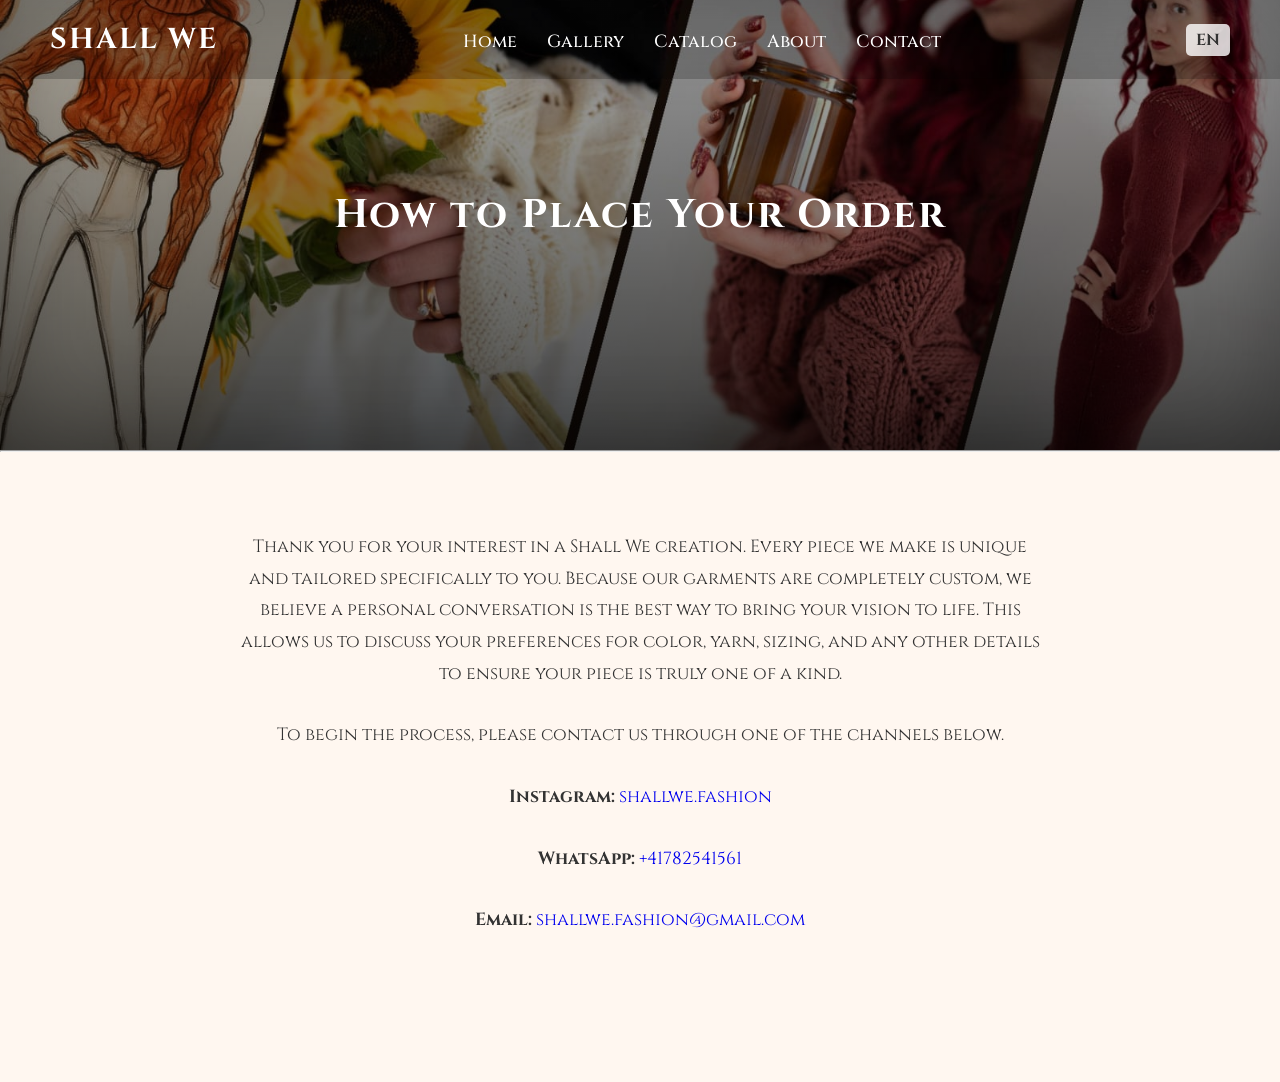
==== order.html @ ace621fd "Initial commit" ====
<!DOCTYPE html>
<html lang="en">
<head>
    <meta charset="UTF-8">
    <meta name="viewport" content="width=device-width, initial-scale=1.0">
    <title>How to Order - Shall We</title>
    <link rel="stylesheet" href="style.css">
    <link rel="icon" type="image/x-icon" href="/img/logo.jpeg">
</head>
<body>
    <header class="order-header">
            <nav>
                <div class="logo">
                    <a href="index.html">SHALL WE</a>
                </div>
                <ul class="nav-links nav-links-mobile">
                    <li><a href="index.html" data-translate="nav_home">Home</a></li>
                    <li><a href="index.html#gallery" data-translate="nav_gallery">Gallery</a></li>
                    <li><a href="index.html#catalog" data-translate="nav_catalog">Catalog</a></li>
                    <li><a href="index.html#about" data-translate="nav_about">About</a></li>
                    <li><a href="index.html#contact" data-translate="nav_contact">Contact</a></li>
                </ul>
                <div class="hamburger-menu">
                    <div class="bar"></div>
                    <div class="bar"></div>
                    <div class="bar"></div>
                </div>
                <div class="language-switcher">
                    <div class="current-lang">
                        <span id="current-lang-text">EN</span>
                    </div>
                    <div class="lang-dropdown">
                        <a href="#" data-lang="en"> EN</a>
                        <a href="#" data-lang="de"> DE</a>
                        <a href="#" data-lang="ru"> RU</a>
                        <a href="#" data-lang="fr"> FR</a>
                        <a href="#" data-lang="es"> ES</a>
                        <a href="#" data-lang="it"> IT</a>
                    </div>
                </div>
            </nav><h1 style="text-align: center; color: white;" data-translate="order_title">How to Place Your Order</h1>
    </header><hr>

    <div class="order-info">
        
        <p data-translate="order_intro">
            Thank you for your interest in a Shall We creation. Every piece we make is unique and tailored specifically to you. Because our garments are completely custom, we believe a personal conversation is the best way to bring your vision to life. This allows us to discuss your preferences for color, yarn, sizing, and any other details to ensure your piece is truly one of a kind.
        </p>
        <p data-translate="order_process">
            To begin the process, please contact us through one of the channels below.
        </p>
        <div class="contacts" style="text-align: center;">
            <p><b data-translate="instagram">Instagram: </b><a href="https://www.instagram.com/shallwe.fashion/#" target="blank"> shallwe.fashion</a></p>
            <p><b data-translate="whatsapp">WhatsApp: </b><a href="https://wa.me/+41782541561?text=ShallweFashion" target="blank"> +41782541561</a></p>
            <p><b data-translate="email">Email: </b><a href="mailto:shallwe.fashion@gmail.com" target="blank"> shallwe.fashion@gmail.com</a></p>
        </div>
    </div>
    <script src="script.js"></script>
</body>
</html>
---- style.css ----
/*@font-face {
    font-family: 'kugile'; 
    src: url('fonts/kugile/Kugile_Demo.ttf'); 
}*/
a{
    text-decoration: none;
}

@font-face{
    font-family: 'cinzel'; 
    src: url('fonts/Cinzel/Cinzel-VariableFont_wght.ttf'); 
}

:root {
    --primary-color: #d4af37; /* Soft gold accent */
    --bg-light: #fbeee6;
    --bg-lighter: #fff7f0;
    --text-dark: #333;
    --shadow: 0 4px 8px rgba(0,0,0,0.1);
}

* {
    font-family: cinzel;
    margin: 0;
    padding: 0;
    box-sizing: border-box;
}

h1, h2, h3, h4, h5, h6 {
    /* font-family: 'cinzel';  */
    color: var(--text-dark);
}

h1 {
    font-size: 2.5em;
    letter-spacing: 2px;
    margin-bottom: 20px;
}

h2 {
    font-size: 2em;
}

h3 {
    font-size: 1.5em;
}

p {
    font-size: 16px;
    line-height: 1.7;
    color: var(--text-dark);
}

img{
    max-inline-size: 100%;
    display: block;
}

/* Language Switcher */
.language-switcher {
    position: relative;
}

.language-switcher .current-lang {
    cursor: pointer;
    display: flex;
    align-items: center;
    background-color: rgba(255, 255, 255, 0.8);
    padding: 5px 10px;
    border-radius: 5px;
}

.language-switcher .current-lang img {
    width: 20px;
    height: 15px;
    margin-right: 8px;
}

.language-switcher .current-lang span {
    font-weight: bold;
    color: #333;
}

.language-switcher .lang-dropdown {
    display: none;
    position: absolute;
    top: 100%;
    right: 0;
    background-color: white;
    border-radius: 5px;
    box-shadow: 0 2px 5px rgba(0,0,0,0.2);
    padding: 5px 0;
}

.language-switcher:hover .lang-dropdown {
    display: block;
}

.language-switcher .lang-dropdown a {
    display: flex;
    align-items: center;
    padding: 8px 15px;
    text-decoration: none;
    color: #333;
    font-size: 14px;
}

.language-switcher .lang-dropdown a:hover {
    background-color: #f0f0f0;
}

.language-switcher .lang-dropdown img {
    width: 20px;
    height: 15px;
    margin-right: 8px;
}

/*aici e tot pu header*/

header {
    position: relative;
    color: white;
    width: 100%;
    height: 100vh;
    min-height: 600px;
    background-image: linear-gradient(to bottom, rgba(0,0,0,0.3), rgba(0,0,0,0.7)), url('img/banner.jpeg');
    background-repeat: no-repeat;
    background-size: cover;
    background-position: center;
    display: flex;
    flex-direction: column;
    justify-content: center;
    align-items: center;
    text-align: center;
    box-shadow: inset 0 0 100px rgba(0,0,0,0.3);
    padding: 20px;
}

nav {
    position: absolute;
    top: 0;
    left: 0; /* Full width from left */
    width: 100%; /* Full width */
    display: flex;
    justify-content: space-between;
    align-items: center;
    padding: 0 50px;
    background-color: rgba(0,0,0,0.2);
    z-index: 1000;
}

.hamburger-menu {
    display: none; /* Hidden by default */
    flex-direction: column;
    justify-content: space-between;
    width: 30px;
    height: 24px;
    cursor: pointer;
    position: relative; /* Added for positioning on mobile */
    z-index: 1001; /* Ensure it's above the mobile nav links */
}

.hamburger-menu .bar {
    width: 100%;
    height: 3px;
    background-color: white;
    border-radius: 5px;
    transition: all 0.3s ease;
    transform-origin: center;
}

.hamburger-menu.active .bar:nth-child(1) {
    transform: translateY(10px) rotate(45deg);
}

.hamburger-menu.active .bar:nth-child(2) {
    opacity: 0;
}

.hamburger-menu.active .bar:nth-child(3) {
    transform: translateY(-10px) rotate(-45deg);
}

nav .logo a {
    color: white;
    text-decoration: none;
    font-size: 1.8em;
    font-weight: bold;
    letter-spacing: 2px;
}

nav .nav-links {
    display: flex; /* Restored for desktop */
    gap: 30px;
    list-style: none;
}

.nav-links-mobile { /* Separated from nav .nav-links */
    display: none; /* Hidden by default on desktop */
}

nav .nav-links-mobile.active {
    display: flex;
    flex-direction: column;
    position: absolute;
    top: 0; /* Changed to 0 to cover the whole screen below nav */
    left: 0;
    width: 100%;
    height: 100vh; /* Make it full height */
    background-color: rgba(0,0,0,0.95); /* Darker overlay */
    padding-top: 80px; /* Space for the fixed nav bar */
    z-index: 999;
    justify-content: flex-start; /* Align items to the top */
    align-items: center;
}

nav .nav-links-mobile li {
    text-align: center;
    margin: 20px 0; /* More spacing */
}

nav .nav-links-mobile a {
    color: white;
    text-decoration: none;
    font-size: 1.5em; /* Larger font size for mobile links */
    padding: 10px 0;
    display: block;
}

nav .nav-links a {
    color: white;
    text-decoration: none;
    font-size: 1.1em;
    font-weight: 500;
    position: relative;
    padding-bottom: 5px;
}

nav .nav-links a::after {
    content: '';
    position: absolute;
    bottom: 0;
    left: 0;
    width: 0;
    height: 2px;
    background-color: var(--primary-color);
    transition: width 0.3s ease;
}

nav .nav-links a:hover::after {
    width: 100%;
}

header .overlay {
    animation: fadeIn 1s ease-in-out;
    color: white;
    position: relative;
}

header .overlay h2 {
    font-size: 4.5em;
    margin-bottom: 15px;
    text-shadow: 3px 3px 6px rgba(0,0,0,0.5);
    font-weight: 700;
    letter-spacing: 3px;
    color: white;
    animation: fadeIn 1s ease-in-out 0.5s both;
    position: relative;
}

header .overlay h5 {
    font-size: 1.8em;
    font-weight: 300;
    letter-spacing: 5px;
    text-transform: uppercase;
    color: white;
    overflow: hidden;
    white-space: nowrap;
    position: relative;
    min-height: 1.8em; /* Reserve space for content */
    opacity: 1; /* Make text visible for typing animation */
}

header .overlay h5::after {
    content: '';
    position: absolute;
    left: 100%;
    top: 50%;
    transform: translateY(-50%);
    width: 2px;
    height: 1.2em;
    background-color: var(--primary-color);
    animation: blink 1s infinite;
    margin-left: 2px; /* Small gap between text and cursor */
}

header .overlay h5.typing-active {
    opacity: 1 !important;
    visibility: visible !important;
}

/* Enhanced Navigation with Stitch Effects */
nav .nav-links a {
    color: white;
    text-decoration: none;
    font-size: 1.1em;
    font-weight: 500;
    position: relative;
    padding-bottom: 5px;
    overflow: hidden;
}

nav .nav-links a::after {
    content: '';
    position: absolute;
    bottom: 0;
    left: 0;
    width: 0;
    height: 2px;
    background: linear-gradient(90deg, var(--primary-color), #ffd700, var(--primary-color));
    transition: width 0.5s cubic-bezier(0.68, -0.55, 0.265, 1.55);
}

nav .nav-links a:hover::after {
    width: 100%;
}

nav .nav-links a:hover {
    transform: translateY(-2px);
    text-shadow: 0 0 10px rgba(212, 175, 55, 0.8);
}

/* Enhanced Hamburger Menu */
.hamburger-menu .bar {
    width: 100%;
    height: 3px;
    background-color: white;
    border-radius: 5px;
    transition: all 0.3s cubic-bezier(0.68, -0.55, 0.265, 1.55);
    transform-origin: center;
}

.hamburger-menu.active .bar:nth-child(1) {
    transform: translateY(10px) rotate(45deg);
    background: linear-gradient(90deg, var(--primary-color), #ffd700);
}

.hamburger-menu.active .bar:nth-child(2) {
    opacity: 0;
}

.hamburger-menu.active .bar:nth-child(3) {
    transform: translateY(-10px) rotate(-45deg);
    background: linear-gradient(90deg, var(--primary-color), #ffd700);
}

/* Parallax Background Animation removed */

@keyframes fadeIn {
    from {
        opacity: 0;
        transform: translateY(20px);
    }
    to {
        opacity: 1;
        transform: translateY(0);
    }
}

/* Smooth fade-in for overlay h5 text */
header .overlay h5 {
    animation: fadeIn 0.2s ease-in-out 1s both;
}

/* ===== COOL ANIMATIONS ===== */

/* 1. STITCH-BY-STITCH ANIMATION - Handwerkskunst Effekt */
@keyframes stitchReveal {
    0% {
        opacity: 0;
        transform: translateY(30px);
        filter: blur(5px);
    }
    50% {
        opacity: 0.7;
        transform: translateY(15px);
        filter: blur(2px);
    }
    100% {
        opacity: 1;
        transform: translateY(0);
        filter: blur(0);
    }
}

/* 2. ELEGANT FLOATING ANIMATION */
@keyframes elegantFloat {
    0%, 100% {
        transform: translateY(0px);
    }
    50% {
        transform: translateY(-10px);
    }
}

/* 3. LUXURY GOLD SPARKLES */
@keyframes sparkle {
    0%, 100% {
        opacity: 0;
        transform: scale(0) rotate(0deg);
    }
    50% {
        opacity: 1;
        transform: scale(1) rotate(180deg);
    }
}

@keyframes floatUp {
    0% {
        transform: translateY(100vh) scale(0);
        opacity: 0;
    }
    10% {
        opacity: 1;
    }
    90% {
        opacity: 1;
    }
    100% {
        transform: translateY(-100px) scale(1);
        opacity: 0;
    }
}

/* 4. STRICKMUSTER HOVER EFFECT */
@keyframes knitPattern {
    0% {
        background-position: 0% 0%;
    }
    100% {
        background-position: 100% 100%;
    }
}

/* 5. MORPHING TRANSITION */
@keyframes morphing {
    0% {
        border-radius: 0%;
        transform: rotate(0deg);
    }
    25% {
        border-radius: 50%;
        transform: rotate(90deg);
    }
    50% {
        border-radius: 25%;
        transform: rotate(180deg);
    }
    75% {
        border-radius: 50%;
        transform: rotate(270deg);
    }
    100% {
        border-radius: 0%;
        transform: rotate(360deg);
    }
}

/* 6. PARALLAX DEEP SCROLL - REMOVED */
/* This animation was used for header zoom effect and has been removed */

/* 7. TEXT TYPING EFFECT */
@keyframes typing {
    from {
        width: 0;
    }
    to {
        width: 100%;
    }
}

@keyframes blink {
    50% {
        border-color: transparent;
    }
}

/* 8. BOUNCING ELEMENT */
@keyframes bounceIn {
    0% {
        opacity: 0;
        transform: scale(0.3) translateY(-50px);
    }
    50% {
        opacity: 1;
        transform: scale(1.05);
    }
    70% {
        transform: scale(0.9);
    }
    100% {
        opacity: 1;
        transform: scale(1);
    }
}

/* 9. SLIDE IN FROM LEFT/RIGHT */
@keyframes slideInLeft {
    from {
        opacity: 0;
        transform: translateX(-100px);
    }
    to {
        opacity: 1;
        transform: translateX(0);
    }
}

@keyframes slideInRight {
    from {
        opacity: 0;
        transform: translateX(100px);
    }
    to {
        opacity: 1;
        transform: translateX(0);
    }
}

/* 10. ZOOM WITH GLOW */
@keyframes zoomGlow {
    0% {
        transform: scale(1);
        filter: drop-shadow(0 0 0px rgba(212, 175, 55, 0));
    }
    50% {
        transform: scale(1.05);
        filter: drop-shadow(0 0 20px rgba(212, 175, 55, 0.8));
    }
    100% {
        transform: scale(1.02);
        filter: drop-shadow(0 0 10px rgba(212, 175, 55, 0.4));
    }
}

/* 11. RIPPLE EFFECT */
@keyframes ripple {
    0% {
        transform: scale(0);
        opacity: 1;
    }
    100% {
        transform: scale(4);
        opacity: 0;
    }
}

/* 12. SHAKE EFFECT */
@keyframes shake {
    0%, 100% {
        transform: translateX(0);
    }
    10%, 30%, 50%, 70%, 90% {
        transform: translateX(-2px);
    }
    20%, 40%, 60%, 80% {
        transform: translateX(2px);
    }
}

/* 13. SHIMMER EFFECT - Für Header Text */
@keyframes shimmer {
    0% {
        transform: translateX(-100%) skewX(-25deg);
        opacity: 0;
    }
    50% {
        opacity: 1;
    }
    100% {
        transform: translateX(200%) skewX(-25deg);
        opacity: 0;
    }
}

/* 14. GLOW PULSE EFFECT */
@keyframes glowPulse {
    0%, 100% {
        filter: drop-shadow(0 0 5px rgba(212, 175, 55, 0.3));
    }
    50% {
        filter: drop-shadow(0 0 20px rgba(212, 175, 55, 0.8));
    }
}

/* 15. RIPPLE EFFECT FOR BUTTONS */
.ripple {
    position: absolute;
    border-radius: 50%;
    background: rgba(212, 175, 55, 0.6);
    transform: scale(0);
    animation: ripple 0.6s linear;
    pointer-events: none;
}

/* 16. LOADING ANIMATION */
@keyframes loadingStitch {
    0% {
        transform: translateY(-10px);
        opacity: 0.5;
    }
    50% {
        transform: translateY(0);
        opacity: 1;
    }
    100% {
        transform: translateY(-10px);
        opacity: 0.5;
    }
}

/* 17. MAGNETIC HOVER EFFECT */
@keyframes magneticPull {
    0% {
        transform: scale(1) rotate(0deg);
    }
    50% {
        transform: scale(1.02) rotate(1deg);
    }
    100% {
        transform: scale(1) rotate(0deg);
    }
}

/* 18. TEXT REVEAL EFFECT */
@keyframes textReveal {
    0% {
        width: 0;
        opacity: 0;
    }
    50% {
        opacity: 1;
    }
    100% {
        width: 100%;
        opacity: 1;
    }
}

/* 19. IMAGE SLIDE REVEAL */
@keyframes slideReveal {
    0% {
        transform: translateX(-100%);
        opacity: 0;
    }
    100% {
        transform: translateX(0);
        opacity: 1;
    }
}

/* 20. FLOATING PARTICLES */
@keyframes particleFloat {
    0% {
        transform: translateY(100vh) rotate(0deg);
        opacity: 0;
    }
    10% {
        opacity: 1;
    }
    90% {
        opacity: 1;
    }
    100% {
        transform: translateY(-100px) rotate(360deg);
        opacity: 0;
    }
}

/* Fix for 857px breakpoint - overlay_h5 overflow issue */
@media (max-width: 900px) {
    header .overlay h5 {
        font-size: 1.4em;
        letter-spacing: 3px;
        white-space: normal;
        line-height: 1.3;
    }
}

/* Tablet adjustment - show hamburger menu earlier */
@media (max-width: 768px) {
    nav {
        padding: 15px 20px;
    }

    nav .logo a {
        font-size: 1.5em;
    }

    /* Hide desktop nav links on tablet, show hamburger */
    nav .nav-links {
        display: none;
    }

    .hamburger-menu {
        display: flex;
    }

    header .overlay h2 {
        font-size: 3em;
    }

    header .overlay h5 {
        font-size: 1.2em;
        letter-spacing: 2px;
    }
}

@media (max-width: 600px) {
    nav {
        padding: 15px 20px;
    }

    nav .logo a {
        font-size: 1.3em;
    }

    header .overlay h2 {
        font-size: 2.5em;
    }

    header .overlay h5 {
        font-size: 1em;
        letter-spacing: 1px;
    }
}

/* Mobile styles for gallery - full width */
@media (max-width: 768px) {
    .gallery {
        padding: 40px 0;
    }
    
    .gallery img {
        width: 100vw;
        max-width: none;
    }
}


/*aici vine tot pu about the brand*/

.abtb div{
    background-color: rgb(251, 238, 230);
    padding: 3%;
    flex: 1;
    text-align: center;
    position: relative;
    overflow: hidden;
    transform-origin: center;
    transition: all 0.4s cubic-bezier(0.68, -0.55, 0.265, 1.55);
}

.abtb div::before {
    content: '';
    position: absolute;
    top: -50%;
    left: -50%;
    width: 200%;
    height: 200%;
    background-color: rgb(215, 191, 176);
    background-size: 100px 100px, 20px 20px;
    transform: rotate(45deg);
    animation: knitPattern 4s ease-in-out infinite;
    opacity: 0;
    transition: opacity 0.4s ease;
    z-index: 1;
}

/* .abtb div:hover::before {
    opacity: 1;
} - Hover effect removed */
.abtb div::before {
    content: '';
    position: absolute;
    top: -50%;
    left: -50%;
    width: 200%;
    height: 200%;
    background: linear-gradient(45deg, transparent, rgba(212, 175, 55, 0.1), transparent);
    transform: rotate(45deg);
    animation: knitPattern 3s ease-in-out infinite;
    opacity: 0;
    transition: opacity 0.3s ease;
}

/* .abtb div:hover::before {
    opacity: 1;
} - Hover effect removed */

/* .abtb div:hover {
    transform: translateY(-8px) scale(1.02);
    box-shadow:
        0 20px 40px rgba(212, 175, 55, 0.2),
        0 10px 20px rgba(0, 0, 0, 0.1),
        0 0 20px rgba(212, 175, 55, 0.1);
    background: linear-gradient(135deg, #fbeee6 0%, #fff7f0 50%, rgba(212, 175, 55, 0.05) 100%);
} - Hover effect removed */

.abtb hr{
    margin-block: 15px;
    margin-bottom: 25px;
    position: relative;
    background: linear-gradient(90deg, transparent, var(--primary-color), transparent);
    height: 2px;
    border: none;
    animation: slideInLeft 1s ease-out both;
}

.abtb div:nth-child(1) hr { animation-delay: 0.5s; }
.abtb div:nth-child(2) hr { animation-delay: 0.7s; }
.abtb div:nth-child(3) hr { animation-delay: 0.9s; }
.abtb div:nth-child(4) hr { animation-delay: 1.1s; }

.abtb{
    display: flex;
    gap: 2%;
    padding: 8%;
    column-width: 1fr;
    height: auto;
    min-height: auto;
    background: linear-gradient(135deg, #fbeee6 0%, #fff7f0 100%);
}

@media (max-width: 900px){
    .abtb{
        display: flex;
        flex-direction: column;
        gap: 20px;
        height: auto;
        padding: 5%;
    }
    .abtb div{
        padding-inline: 30px;
    }
}

/*aici e tot pu about designer*/

.abtd{
    background-color: rgb(251, 238, 230);
    padding: 80px 5%;
    max-width: 100%;
    margin: auto;
    text-align: center;
}


button{
    padding: 10px 15px;
    border-radius: 0px;
    
    margin-top: 20px;
    width: max-content;
}

button:hover{
    background-color: #ffd4ba;
}

button a{
    color: black;
    text-decoration: none;

}
.abtd img{
    width: 35vw;
    height: auto;
    border-radius: 10px;
    display: block;
    margin: 0 auto 20px auto;
}

@media (max-width: 1200px){
    .abtd{
        flex-direction: column;
        align-content: center;
        justify-content: center;
    }
    .abtd img{
        width: 80vw;
        max-width: 400px;
    }
}

/*gallery*/

.gallery{
    background: linear-gradient(135deg, var(--bg-light) 0%, #fff7f0 100%);
    display: flex;
    flex-direction: column;
    justify-content: space-evenly;
    align-items: center;
    padding: 40px 5%;
    gap: 20px;
    max-width: 100%;
    margin: auto;
    max-height: 100vh;
    overflow: auto;
    position: relative;
}



.gallery h1 {
    margin-bottom: 20px;
    animation: bounceIn 1s ease-out;
    text-shadow: 2px 2px 4px rgba(0,0,0,0.1);
    position: relative;
}

.gallery h1::after {
    content: '';
    position: absolute;
    bottom: -10px;
    left: 50%;
    transform: translateX(-50%);
    width: 60px;
    height: 3px;
    background: linear-gradient(90deg, transparent, var(--primary-color), transparent);
    animation: slideInLeft 1.5s ease-out;
}

.gallery img{
    width: 70%;
    margin: 0;
    padding: 0;
    max-width: 800px;
    display: block;
    border-radius: 15px;
    box-shadow: 0 10px 30px rgba(0,0,0,0.1);
    transition: box-shadow 0.2s ease;
    flex-shrink: 1;
    min-height: 0;
    animation: slideInRight 1s ease-out both;
    position: relative;
    overflow: hidden;
}



.gallery img:nth-child(2) { 
    animation-delay: 0.3s;
    animation-name: slideInLeft;
}

.gallery button {
    animation: bounceIn 1.5s ease-out 0.5s both;
    position: relative;
    overflow: hidden;
}

.gallery button::before {
    content: '';
    position: absolute;
    top: 0;
    left: -100%;
    width: 100%;
    height: 100%;
    background: linear-gradient(90deg, transparent, rgba(255,255,255,0.3), transparent);
    transition: left 0.5s ease;
}

.gallery button:hover::before {
    left: 100%;
}

@media (max-width: 768px){
    .gallery img{
        width: 90vw;
        border-radius: none;
    }
}

/*catalogul*/

.catalog {
    background: linear-gradient(135deg, #fff7f0 0%, #fbeee6 100%);
    padding-top: 20px;
    padding-bottom: 50px;
    text-align: center;
    max-height: 100vh;
    position: relative;
    overflow: hidden;
}

.catalog::before {
    content: '';
    position: absolute;
    top: -50%;
    left: -50%;
    width: 200%;
    height: 200%;
    background: radial-gradient(circle, rgba(212, 175, 55, 0.05) 0%, transparent 70%);
    animation: elegantFloat 8s ease-in-out infinite;
    pointer-events: none;
}

.catalog h1 {
    font-size: 3em;
    margin-bottom: 50px;
    margin-top: 0;
    letter-spacing: 2px;
    animation: bounceIn 1.2s ease-out;
    position: relative;
    text-shadow: 2px 2px 4px rgba(0,0,0,0.1);
}

.catalog h1::after {
    content: '';
    position: absolute;
    bottom: -15px;
    left: 50%;
    transform: translateX(-50%);
    width: 100px;
    height: 4px;
    background: linear-gradient(90deg, var(--primary-color), #ffd700, var(--primary-color));
    animation: shimmer 2s ease-in-out infinite;
    border-radius: 2px;
}

.scroller {
    max-width: 1200px;
    margin: auto;
    overflow: hidden;
    -webkit-mask: linear-gradient(90deg, transparent, white 20%, white 80%, transparent);
    mask: linear-gradient(90deg, transparent, white 20%, white 80%, transparent);
    position: relative;
}

.scroller::before {
    content: '';
    position: absolute;
    top: 0;
    left: 0;
    right: 0;
    bottom: 0;
    background: linear-gradient(90deg, #fff7f0 0%, transparent 20%, transparent 80%, #fff7f0 100%);
    z-index: 1;
    pointer-events: none;
}

.scroller .inner {
    display: flex;
    gap: 40px;
    width: max-content;
    animation: scroll 25s linear infinite;
    position: relative;
    z-index: 2;
}

@keyframes scroll {
    0% {
        transform: translateX(0);
    }
    100% {
        transform: translateX(calc(-50% - 20px));
    }
}

.catalog .box {
    display: flex;
    flex-direction: column;
    align-items: center;
    transition: all 0.5s cubic-bezier(0.68, -0.55, 0.265, 1.55);
    height: 350px;
    position: relative;
    background: white;
    border-radius: 20px;
    padding: 20px;
    box-shadow: 0 10px 30px rgba(0,0,0,0.1);
    overflow: visible;
}



.catalog .box:hover {
    box-shadow: 0 5px 15px rgba(0, 0, 0, 0.1);
}

.img-container {
    width: 200px;
    height: 250px;
    margin-bottom: 15px;
    display: flex;
    justify-content: center;
    align-items: center;
    position: relative;
    overflow: hidden;
    border-radius: 15px;
}

.catalog .box img {
    width: 100%;
    height: 100%;
    object-fit: contain;
    transition: all 0.5s ease;
}

.catalog .box:hover img {
    transform: scale(1.02) rotate(1deg);
}

.catalog .box h3 {
    font-size: 1.8em;
    letter-spacing: 1px;
    margin-top: 0;
    position: relative;
    z-index: 2;
    transition: all 0.3s ease;
}

.catalog .box:hover h3 {
    color: var(--text-dark);
    transform: translateY(-2px);
}

/*place your order*/

.puo{
    display: flex;
    flex-direction: column;
    justify-content: center;
    align-items: center;
    padding: 60px 5% 20px;
    height: 100vh;
    max-height: 100vh;
    background: linear-gradient(135deg, var(--bg-light) 0%, #fff7f0 100%);
    position: relative;
    overflow: hidden;
}

.puo::before {
    content: '';
    position: absolute;
    top: 0;
    left: 0;
    right: 0;
    bottom: 0;
    background: url('data:image/svg+xml,<svg xmlns="http://www.w3.org/2000/svg" viewBox="0 0 100 100"><defs><pattern id="yarn" x="0" y="0" width="50" height="50" patternUnits="userSpaceOnUse"><path d="M25,25 Q30,20 35,25 T45,25" stroke="rgba(212,175,55,0.1)" stroke-width="1" fill="none"/></pattern></defs><rect width="100" height="100" fill="url(%23yarn)"/></svg>');
    animation: parallaxMove 20s linear infinite;
    pointer-events: none;
}

.puo div {
    width: 100%;
    max-width: 1200px;
    border-radius: 20px;
    overflow: hidden;
    box-shadow: 0 15px 40px rgba(0,0,0,0.15);
    margin-bottom: 40px;
    flex-grow: 1;
    min-height: 0;
    position: relative;
    animation: stitchReveal 1.5s ease-out;
}

.puo div::before {
    content: '';
    position: absolute;
    top: 0;
    left: 0;
    right: 0;
    bottom: 0;
    background: linear-gradient(45deg, rgba(212, 175, 55, 0.1) 0%, transparent 50%, rgba(212, 175, 55, 0.1) 100%);
    z-index: 1;
    opacity: 0;
    transition: opacity 0.3s ease;
}

/* .puo div:hover::before {
    opacity: 1;
} */

.puo img{
    width: 100%;
    height: 100%;
    display: block;
    object-fit: cover;
}

/*.puo button {
    padding: 10px 15px;
    border-radius: 0px;
    margin-top: 20px;
    width: max-content;
    background-color: transparent;
    border: none;
    cursor: pointer;
    animation: bounceIn 1.5s ease-out 0.5s both;
    position: relative;
    overflow: hidden;
}

.puo button::before {
    content: '';
    position: absolute;
    top: 0;
    left: -100%;
    width: 100%;
    height: 100%;
    background: linear-gradient(90deg, transparent, rgba(255,255,255,0.3), transparent);
    transition: left 0.5s ease;
}

.puo button:hover::before {
    left: 100%;
}

.puo button:hover {
    background-color: #ffd4ba;
}

.puo button a {
    color: black;
    text-decoration: none;
    display: block;
    transition: all 0.3s ease;
}

.h1-link:hover h1 {
    transform: translateY(-3px) scale(1.02);
}*/

/*faq*/ 

.faq{
    background: linear-gradient(135deg, #fff7f0 0%, var(--bg-light) 100%);
    padding: 50px;
    position: relative;
    overflow: hidden;
}

.faq::before {
    content: '';
    position: absolute;
    top: -50%;
    left: -50%;
    width: 200%;
    height: 200%;
    background: url('data:image/svg+xml,<svg xmlns="http://www.w3.org/2000/svg" viewBox="0 0 100 100"><defs><pattern id="stitchPattern" x="0" y="0" width="30" height="30" patternUnits="userSpaceOnUse"><circle cx="15" cy="15" r="1" fill="rgba(212,175,55,0.1)"/><circle cx="5" cy="5" r="0.5" fill="rgba(212,175,55,0.05)"/><circle cx="25" cy="25" r="0.5" fill="rgba(212,175,55,0.05)"/></pattern></defs><rect width="100" height="100" fill="url(%23stitchPattern)"/></svg>');
    animation: elegantFloat 12s ease-in-out infinite;
    pointer-events: none;
}

.faq h1 {
    animation: bounceIn 1s ease-out;
    position: relative;
    z-index: 2;
}

.faq hr{
    margin-block: 15px;
    background: linear-gradient(90deg, transparent, var(--primary-color), transparent);
    height: 2px;
    border: none;
    animation: slideInLeft 1.2s ease-out both;
    position: relative;
    z-index: 2;
}

.faq h3 {
    font-size: 1.4em;
    margin-bottom: 10px;
    color: var(--text-dark);
    position: relative;
    padding: 15px 0;
    transition: all 0.3s ease;
    animation: slideInRight 0.8s ease-out both;
    z-index: 2;
    position: relative;
}

.faq h3:nth-child(3) { animation-delay: 0.1s; }
.faq h3:nth-child(6) { animation-delay: 0.2s; }
.faq h3:nth-child(9) { animation-delay: 0.3s; }
.faq h3:nth-child(12) { animation-delay: 0.4s; }
.faq h3:nth-child(15) { animation-delay: 0.5s; }
.faq h3:nth-child(18) { animation-delay: 0.6s; }
.faq h3:nth-child(21) { animation-delay: 0.7s; }
.faq h3:nth-child(24) { animation-delay: 0.8s; }
.faq h3:nth-child(27) { animation-delay: 0.9s; }

.faq span {
    display: block;
    padding: 15px 0;
    line-height: 1.7;
    color: var(--text-dark);
    animation: fadeIn 0.5s ease-out;
    position: relative;
    z-index: 2;
    background: rgba(255, 255, 255, 0.7);
    border-radius: 10px;
    padding: 20px;
    margin: 10px 0;
    box-shadow: 0 5px 15px rgba(0,0,0,0.05);
    border-left: 4px solid var(--primary-color);
    /* Text-Umbruch Lösungen für lange Wörter */
    word-wrap: break-word;
    overflow-wrap: break-word;
    word-break: break-word;
    hyphens: auto;
    white-space: normal;
    max-width: 100%;
}

/*footer*/

footer{
    background-color: var(--bg-light);
    padding: 60px 5%;
    color: var(--text-dark);
    text-align: center;
    border-top: 2px solid var(--primary-color);
}

footer h2 {
    font-size: 2.5em;
    margin-bottom: 30px;
    color: var(--primary-color);
}

footer p{
    margin: 15px 0;
    font-size: 1.1em;
}

footer a{
    color: var(--primary-color);
    text-decoration: none;
    font-weight: bold;
    transition: color 0.3s ease;
}

footer a:hover{
    text-decoration: underline;
    color: var(--text-dark);
}

footer p b{
    padding-right: 10px;
}

/* Styling for the How to Order page */
.order-info {
    padding: 80px 5%;
    background-color: var(--bg-lighter);
    min-height: 70vh;
    text-align: center;
}

.order-info h1 {
    margin-bottom: 30px;
}

.order-info p {
    font-size: 1.1em;
    line-height: 1.8;
    max-width: 800px;
    margin: 0 auto 30px auto;
}

.h1-link {
    text-decoration: none;
    color: inherit;
}

/* Specific styling for the header on the order page */
.order-header {
    height: 50vh;
    min-height: initial; /* Reset min-height to its default */
}

/* === FAQ RESPONSIVE OPTIMIERUNG FÜR KLEINE BILDSCHIRME === */

/* Mobile FAQ Optimierung für Bildschirme unter 640px */
@media (max-width: 640px) {
    .faq {
        padding: 30px 20px; /* Reduziertes Padding für kleine Bildschirme */
    }
    
    .faq h3 {
        font-size: 1.2em; /* Kleinere Überschriften für mobile */
        padding: 10px 0;
        line-height: 1.4;
    }
    
    .faq span {
        padding: 15px; /* Angepasstes Padding */
        margin: 8px 0;
        font-size: 15px; /* Etwas kleinere Schrift für bessere Passform */
        line-height: 1.6; /* Angepasste Zeilenhöhe */
        /* Verstärkte Text-Umbruch Eigenschaften für mobile */
        word-wrap: break-word;
        overflow-wrap: break-word;
        word-break: break-word;
        hyphens: auto;
        white-space: normal;
        max-width: 100%;
        box-sizing: border-box; /* Sicherstellen, dass Padding zur Breite gehört */
    }
}

/* Extra kleine Bildschirme (360x640px und ähnlich) */
@media (max-width: 480px) {
    .faq {
        padding: 20px 15px;
    }
    
    .faq h3 {
        font-size: 1.1em;
        padding: 8px 0;
    }
    
    .faq span {
        padding: 12px;
        font-size: 14px;
        line-height: 1.5;
        /* Maximale Breiten-Kontrolle für sehr kleine Bildschirme */
        max-width: 100%;
        overflow-wrap: break-word;
        word-wrap: break-word;
        word-break: break-word;
    }
    
    /* Spezielle Behandlung für sehr lange Wörter wie "Sendungsverfolgungsnummer" */
    .faq span::after {
        content: '';
        display: table;
        clear: both;
    }
}
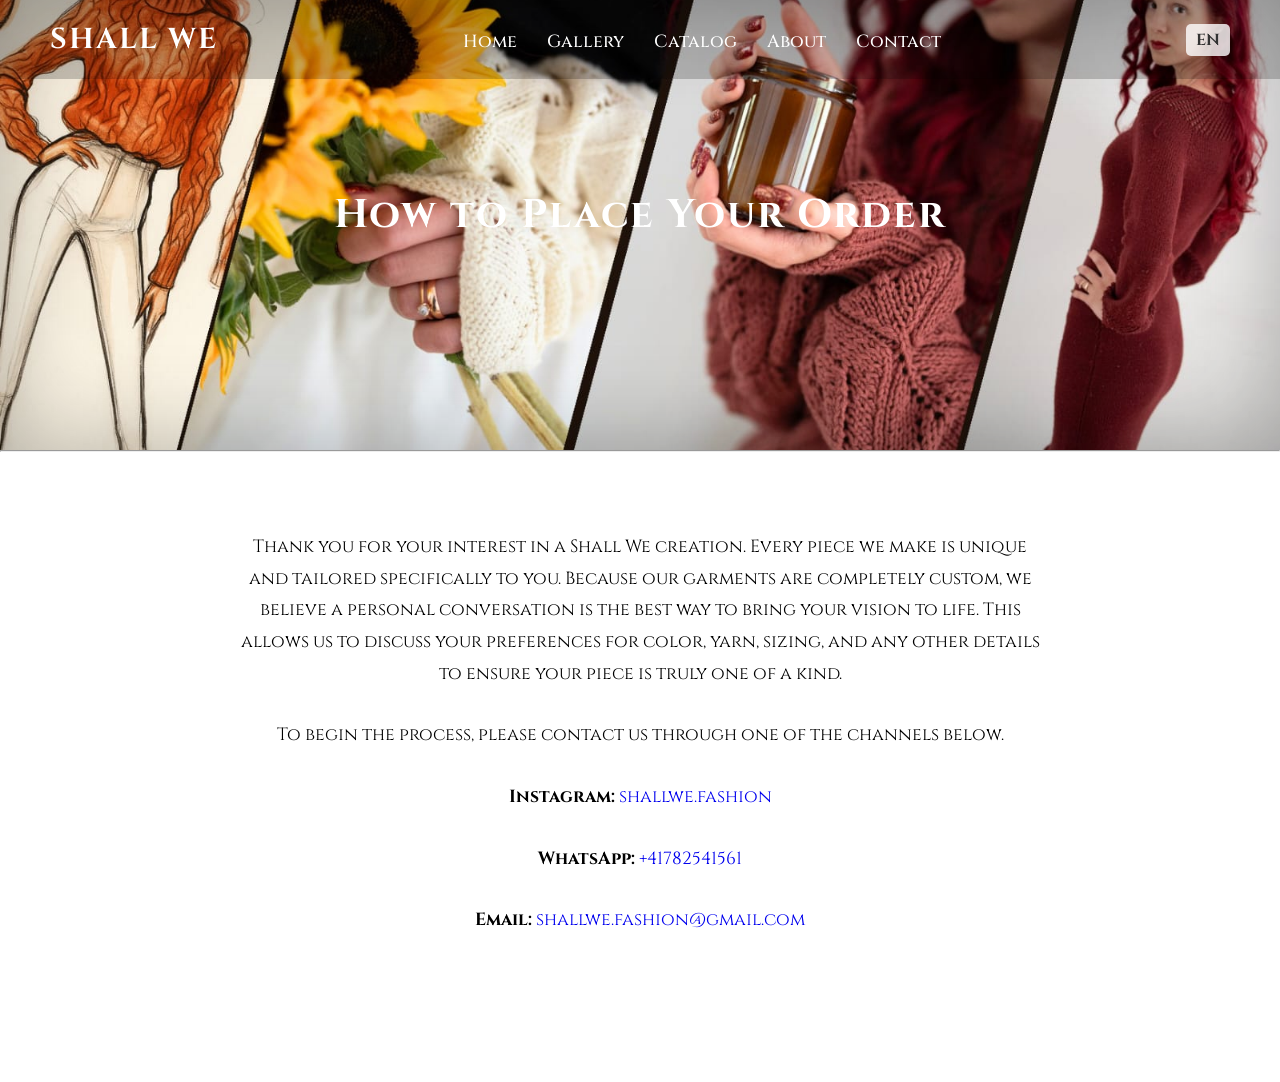
==== commit f37a87ac: "centrated catalog img" ====
--- a/order.html
+++ b/order.html
@@ -8,7 +8,7 @@
     <link rel="icon" type="image/x-icon" href="/img/logo.jpeg">
 </head>
 <body>
-    <header class="order-header">
+    <header class="order-header" style="background: url(img/banner.jpeg); background-size: cover; background-position: center;">
             <nav>
                 <div class="logo">
                     <a href="index.html">SHALL WE</a>
--- a/style.css
+++ b/style.css
@@ -12,12 +12,18 @@
 }
 
 :root {
-    --primary-color: #d4af37; /* Soft gold accent */
-    --bg-light: #fbeee6;
-    --bg-lighter: #fff7f0;
-    --text-dark: #333;
-    --shadow: 0 4px 8px rgba(0,0,0,0.1);
-}
+    --primary-color: unset;
+    --prymary-color2: unset;
+    --bg-light: unset;
+    --bg-lighter: unset;
+    --text-dark: unset;
+    --shadow: unset;
+    --btn-hover: unset;
+    --zoom-glow: unset;
+    --abtb-bg: unset;
+    --puo: unset;
+}
+
 
 * {
     font-family: cinzel;
@@ -101,7 +107,7 @@
     align-items: center;
     padding: 8px 15px;
     text-decoration: none;
-    color: #333;
+    color: var(--text-dark);
     font-size: 14px;
 }
 
@@ -122,11 +128,7 @@
     color: white;
     width: 100%;
     height: 100vh;
-    min-height: 600px;
-    background-image: linear-gradient(to bottom, rgba(0,0,0,0.3), rgba(0,0,0,0.7)), url('img/banner.jpeg');
-    background-repeat: no-repeat;
-    background-size: cover;
-    background-position: center;
+    max-height: 100vh;
     display: flex;
     flex-direction: column;
     justify-content: center;
@@ -134,6 +136,36 @@
     text-align: center;
     box-shadow: inset 0 0 100px rgba(0,0,0,0.3);
     padding: 20px;
+    overflow: hidden; /* Hide overflow from slides */
+}
+
+.slideshow-container {
+    position: absolute;
+    top: 0;
+    left: 0;
+    width: 100%;
+    height: 100%;
+    z-index: 0; /* Behind nav and overlay */
+}
+
+.slide {
+    position: absolute;
+    top: 0;
+    left: 0;
+    width: 100%;
+    height: 100%;
+    opacity: 0;
+    transition: opacity 1.5s ease-in-out;
+}
+
+.slide.active {
+    opacity: 1;
+}
+
+.slide img {
+    width: 100%;
+    height: 100%;
+    object-fit: cover;
 }
 
 nav {
@@ -146,7 +178,7 @@
     align-items: center;
     padding: 0 50px;
     background-color: rgba(0,0,0,0.2);
-    z-index: 1000;
+    z-index: 2;
 }
 
 .hamburger-menu {
@@ -252,9 +284,17 @@
 }
 
 header .overlay {
-    animation: fadeIn 1s ease-in-out;
-    color: white;
-    position: relative;
+    position: absolute;
+    top: 0;
+    left: 0;
+    width: 100%;
+    height: 100%;
+    display: flex;
+    flex-direction: column;
+    justify-content: center;
+    align-items: center;
+    background-color: rgba(0, 0, 0, 0.5);
+    z-index: 1;
 }
 
 header .overlay h2 {
@@ -317,7 +357,7 @@
     left: 0;
     width: 0;
     height: 2px;
-    background: linear-gradient(90deg, var(--primary-color), #ffd700, var(--primary-color));
+    background: linear-gradient(90deg, var(--primary-color), var(--prymary-color2), var(--primary-color));
     transition: width 0.5s cubic-bezier(0.68, -0.55, 0.265, 1.55);
 }
 
@@ -327,7 +367,7 @@
 
 nav .nav-links a:hover {
     transform: translateY(-2px);
-    text-shadow: 0 0 10px rgba(212, 175, 55, 0.8);
+    text-shadow: 0 0 10px var(--prymary-color);
 }
 
 /* Enhanced Hamburger Menu */
@@ -342,7 +382,7 @@
 
 .hamburger-menu.active .bar:nth-child(1) {
     transform: translateY(10px) rotate(45deg);
-    background: linear-gradient(90deg, var(--primary-color), #ffd700);
+    background: linear-gradient(90deg, var(--primary-color), var(--prymary-color2));
 }
 
 .hamburger-menu.active .bar:nth-child(2) {
@@ -351,7 +391,7 @@
 
 .hamburger-menu.active .bar:nth-child(3) {
     transform: translateY(-10px) rotate(-45deg);
-    background: linear-gradient(90deg, var(--primary-color), #ffd700);
+    background: linear-gradient(90deg, var(--primary-color), var(--prymary-color2));
 }
 
 /* Parallax Background Animation removed */
@@ -531,15 +571,15 @@
 @keyframes zoomGlow {
     0% {
         transform: scale(1);
-        filter: drop-shadow(0 0 0px rgba(212, 175, 55, 0));
+        filter: drop-shadow(0 0 0px var(--puo));
     }
     50% {
         transform: scale(1.05);
-        filter: drop-shadow(0 0 20px rgba(212, 175, 55, 0.8));
+        filter: drop-shadow(0 0 20px var(--prymary-color));
     }
     100% {
         transform: scale(1.02);
-        filter: drop-shadow(0 0 10px rgba(212, 175, 55, 0.4));
+        filter: drop-shadow(0 0 10px var(--zoom-glow));
     }
 }
 
@@ -586,10 +626,10 @@
 /* 14. GLOW PULSE EFFECT */
 @keyframes glowPulse {
     0%, 100% {
-        filter: drop-shadow(0 0 5px rgba(212, 175, 55, 0.3));
+        filter: drop-shadow(0 0 5px var(--zoom-glow));
     }
     50% {
-        filter: drop-shadow(0 0 20px rgba(212, 175, 55, 0.8));
+        filter: drop-shadow(0 0 20px var(--primary-color));
     }
 }
 
@@ -597,7 +637,7 @@
 .ripple {
     position: absolute;
     border-radius: 50%;
-    background: rgba(212, 175, 55, 0.6);
+    background: var(--zoom-glow);
     transform: scale(0);
     animation: ripple 0.6s linear;
     pointer-events: none;
@@ -751,8 +791,8 @@
 /*aici vine tot pu about the brand*/
 
 .abtb div{
-    background-color: rgb(251, 238, 230);
-    padding: 3%;
+    background-color: var(--bg-light);
+    padding: 1%;
     flex: 1;
     text-align: center;
     position: relative;
@@ -768,7 +808,7 @@
     left: -50%;
     width: 200%;
     height: 200%;
-    background-color: rgb(215, 191, 176);
+    background-color: var(--abtb-bg);
     background-size: 100px 100px, 20px 20px;
     transform: rotate(45deg);
     animation: knitPattern 4s ease-in-out infinite;
@@ -787,7 +827,7 @@
     left: -50%;
     width: 200%;
     height: 200%;
-    background: linear-gradient(45deg, transparent, rgba(212, 175, 55, 0.1), transparent);
+    background: linear-gradient(45deg, transparent, var(--puo), transparent);
     transform: rotate(45deg);
     animation: knitPattern 3s ease-in-out infinite;
     opacity: 0;
@@ -829,7 +869,7 @@
     column-width: 1fr;
     height: auto;
     min-height: auto;
-    background: linear-gradient(135deg, #fbeee6 0%, #fff7f0 100%);
+    background: linear-gradient(135deg, var(--bg-light) 0%, var(--bg-lighter) 100%);
 }
 
 @media (max-width: 900px){
@@ -838,7 +878,7 @@
         flex-direction: column;
         gap: 20px;
         height: auto;
-        padding: 5%;
+    padding: 5%;
     }
     .abtb div{
         padding-inline: 30px;
@@ -848,7 +888,7 @@
 /*aici e tot pu about designer*/
 
 .abtd{
-    background-color: rgb(251, 238, 230);
+    background-color: var(--bg-light);
     padding: 80px 5%;
     max-width: 100%;
     margin: auto;
@@ -865,7 +905,7 @@
 }
 
 button:hover{
-    background-color: #ffd4ba;
+    background-color: var(--btn-hover);
 }
 
 button a{
@@ -896,7 +936,7 @@
 /*gallery*/
 
 .gallery{
-    background: linear-gradient(135deg, var(--bg-light) 0%, #fff7f0 100%);
+    background: linear-gradient(135deg, var(--bg-light) 0%, var(--bg-lighter) 100%);
     display: flex;
     flex-direction: column;
     justify-content: space-evenly;
@@ -915,7 +955,7 @@
 .gallery h1 {
     margin-bottom: 20px;
     animation: bounceIn 1s ease-out;
-    text-shadow: 2px 2px 4px rgba(0,0,0,0.1);
+    text-shadow: 2px 2px 4px var(--shadow);
     position: relative;
 }
 
@@ -938,7 +978,7 @@
     max-width: 800px;
     display: block;
     border-radius: 15px;
-    box-shadow: 0 10px 30px rgba(0,0,0,0.1);
+    box-shadow: 0 10px 30px var(--shadow);
     transition: box-shadow 0.2s ease;
     flex-shrink: 1;
     min-height: 0;
@@ -967,7 +1007,7 @@
     left: -100%;
     width: 100%;
     height: 100%;
-    background: linear-gradient(90deg, transparent, rgba(255,255,255,0.3), transparent);
+    background: linear-gradient(90deg, transparent, var(--btn-bg), transparent);
     transition: left 0.5s ease;
 }
 
@@ -985,7 +1025,7 @@
 /*catalogul*/
 
 .catalog {
-    background: linear-gradient(135deg, #fff7f0 0%, #fbeee6 100%);
+    background: linear-gradient(135deg, var(--bg-lighter) 0%, var(--bg-light) 100%);
     padding-top: 20px;
     padding-bottom: 50px;
     text-align: center;
@@ -1001,7 +1041,7 @@
     left: -50%;
     width: 200%;
     height: 200%;
-    background: radial-gradient(circle, rgba(212, 175, 55, 0.05) 0%, transparent 70%);
+    background: radial-gradient(circle, var(--prymary-color) 0%, transparent 70%);
     animation: elegantFloat 8s ease-in-out infinite;
     pointer-events: none;
 }
@@ -1013,7 +1053,7 @@
     letter-spacing: 2px;
     animation: bounceIn 1.2s ease-out;
     position: relative;
-    text-shadow: 2px 2px 4px rgba(0,0,0,0.1);
+    text-shadow: 2px 2px 4px var(--shadow);
 }
 
 .catalog h1::after {
@@ -1024,7 +1064,7 @@
     transform: translateX(-50%);
     width: 100px;
     height: 4px;
-    background: linear-gradient(90deg, var(--primary-color), #ffd700, var(--primary-color));
+    background: linear-gradient(90deg, var(--primary-color), var(--prymary-color2), var(--primary-color));
     animation: shimmer 2s ease-in-out infinite;
     border-radius: 2px;
 }
@@ -1045,7 +1085,7 @@
     left: 0;
     right: 0;
     bottom: 0;
-    background: linear-gradient(90deg, #fff7f0 0%, transparent 20%, transparent 80%, #fff7f0 100%);
+    background: linear-gradient(90deg, var(--bg-lighter) 0%, transparent 20%, transparent 80%, var(--bg-lighter) 100%);
     z-index: 1;
     pointer-events: none;
 }
@@ -1078,15 +1118,21 @@
     background: white;
     border-radius: 20px;
     padding: 20px;
-    box-shadow: 0 10px 30px rgba(0,0,0,0.1);
+    box-shadow: 0 10px 30px var(--shadow);
     overflow: visible;
 }
 
-
-
-.catalog .box:hover {
-    box-shadow: 0 5px 15px rgba(0, 0, 0, 0.1);
-}
+.catalog .box a{
+    display: flex;
+    flex-direction: column;
+    align-items: center;
+}
+
+
+
+/*.catalog .box:hover {
+    box-shadow: 0 5px 15px var(--shadow);
+}*/
 
 .img-container {
     width: 200px;
@@ -1107,9 +1153,9 @@
     transition: all 0.5s ease;
 }
 
-.catalog .box:hover img {
+/*.catalog .box:hover img {
     transform: scale(1.02) rotate(1deg);
-}
+}*/
 
 .catalog .box h3 {
     font-size: 1.8em;
@@ -1120,10 +1166,10 @@
     transition: all 0.3s ease;
 }
 
-.catalog .box:hover h3 {
+/*.catalog .box:hover h3 {
     color: var(--text-dark);
     transform: translateY(-2px);
-}
+}*/
 
 /*place your order*/
 
@@ -1135,7 +1181,7 @@
     padding: 60px 5% 20px;
     height: 100vh;
     max-height: 100vh;
-    background: linear-gradient(135deg, var(--bg-light) 0%, #fff7f0 100%);
+    background: linear-gradient(135deg, var(--bg-light) 0%, var(--bg-lighter) 100%);
     position: relative;
     overflow: hidden;
 }
@@ -1157,7 +1203,7 @@
     max-width: 1200px;
     border-radius: 20px;
     overflow: hidden;
-    box-shadow: 0 15px 40px rgba(0,0,0,0.15);
+    box-shadow: 0 15px 40px var(--shadow);
     margin-bottom: 40px;
     flex-grow: 1;
     min-height: 0;
@@ -1172,7 +1218,7 @@
     left: 0;
     right: 0;
     bottom: 0;
-    background: linear-gradient(45deg, rgba(212, 175, 55, 0.1) 0%, transparent 50%, rgba(212, 175, 55, 0.1) 100%);
+    background: linear-gradient(45deg, var(--puo) 0%, transparent 50%, var(--puo) 100%);
     z-index: 1;
     opacity: 0;
     transition: opacity 0.3s ease;
@@ -1235,22 +1281,10 @@
 /*faq*/ 
 
 .faq{
-    background: linear-gradient(135deg, #fff7f0 0%, var(--bg-light) 100%);
+    background: linear-gradient(135deg, var(--bg-lighter) 0%, var(--bg-light) 100%);
     padding: 50px;
     position: relative;
     overflow: hidden;
-}
-
-.faq::before {
-    content: '';
-    position: absolute;
-    top: -50%;
-    left: -50%;
-    width: 200%;
-    height: 200%;
-    background: url('data:image/svg+xml,<svg xmlns="http://www.w3.org/2000/svg" viewBox="0 0 100 100"><defs><pattern id="stitchPattern" x="0" y="0" width="30" height="30" patternUnits="userSpaceOnUse"><circle cx="15" cy="15" r="1" fill="rgba(212,175,55,0.1)"/><circle cx="5" cy="5" r="0.5" fill="rgba(212,175,55,0.05)"/><circle cx="25" cy="25" r="0.5" fill="rgba(212,175,55,0.05)"/></pattern></defs><rect width="100" height="100" fill="url(%23stitchPattern)"/></svg>');
-    animation: elegantFloat 12s ease-in-out infinite;
-    pointer-events: none;
 }
 
 .faq h1 {
@@ -1299,7 +1333,7 @@
     animation: fadeIn 0.5s ease-out;
     position: relative;
     z-index: 2;
-    background: rgba(255, 255, 255, 0.7);
+    background: #ffffffb3;
     border-radius: 10px;
     padding: 20px;
     margin: 10px 0;
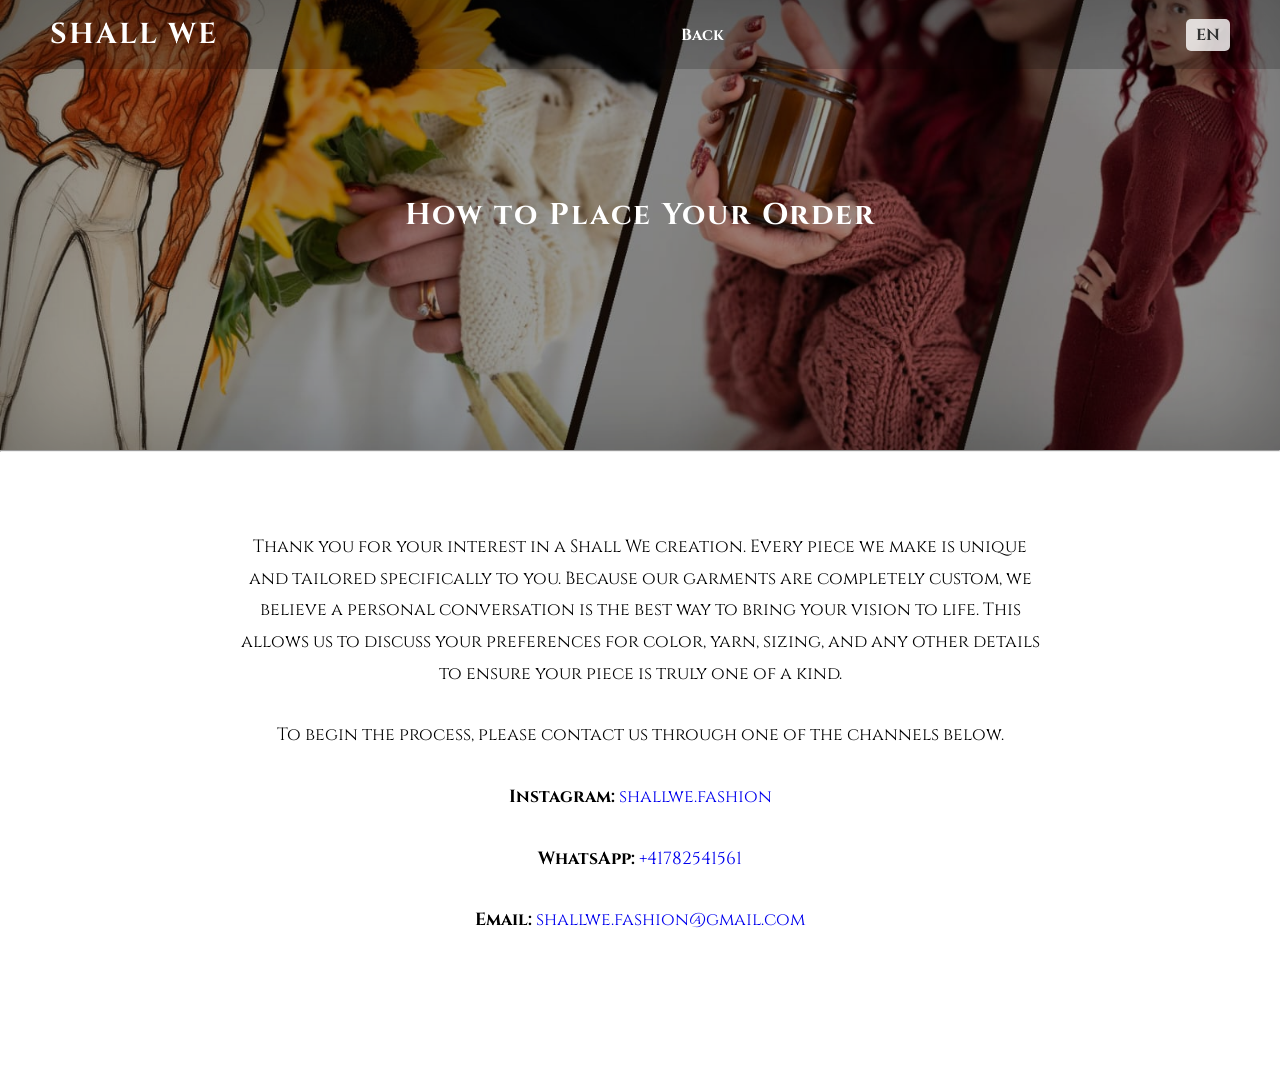
==== commit b1ef4f34: "fixed back button in order.html" ====
--- a/order.html
+++ b/order.html
@@ -13,32 +13,21 @@
                 <div class="logo">
                     <a href="index.html">SHALL WE</a>
                 </div>
-                <ul class="nav-links nav-links-mobile">
-                    <li><a href="index.html" data-translate="nav_home">Home</a></li>
-                    <li><a href="index.html#gallery" data-translate="nav_gallery">Gallery</a></li>
-                    <li><a href="index.html#catalog" data-translate="nav_catalog">Catalog</a></li>
-                    <li><a href="index.html#about" data-translate="nav_about">About</a></li>
-                    <li><a href="index.html#contact" data-translate="nav_contact">Contact</a></li>
-                </ul>
-                <div class="hamburger-menu">
-                    <div class="bar"></div>
-                    <div class="bar"></div>
-                    <div class="bar"></div>
-                </div>
+                <a href="index.html" data-translate="puo_home_btn" style="color: white; font-weight: bold;">Back</a>
                 <div class="language-switcher">
                     <div class="current-lang">
                         <span id="current-lang-text">EN</span>
                     </div>
                     <div class="lang-dropdown">
-                        <a href="#" data-lang="en"> EN</a>
-                        <a href="#" data-lang="de"> DE</a>
-                        <a href="#" data-lang="ru"> RU</a>
-                        <a href="#" data-lang="fr"> FR</a>
-                        <a href="#" data-lang="es"> ES</a>
-                        <a href="#" data-lang="it"> IT</a>
+                        <a href="#" data-lang="en" style="color: black; font-weight: 600;"> EN</a>
+                        <a href="#" data-lang="de" style="color: black; font-weight: 600;"> DE</a>
+                        <a href="#" data-lang="ru" style="color: black; font-weight: 600;"> RU</a>
+                        <a href="#" data-lang="fr" style="color: black; font-weight: 600;"> FR</a>
+                        <a href="#" data-lang="es" style="color: black; font-weight: 600;"> ES</a>
+                        <a href="#" data-lang="it" style="color: black; font-weight: 600;"> IT</a>
                     </div>
                 </div>
-            </nav><h1 style="text-align: center; color: white;" data-translate="order_title">How to Place Your Order</h1>
+            </nav><h1 style="text-align: center; color: white; font-size: 30px;" data-translate="order_title">How to Place Your Order</h1>
     </header><hr>
 
     <div class="order-info">
--- a/style.css
+++ b/style.css
@@ -1474,3 +1474,263 @@
         clear: both;
     }
 }
+
+/* Landscape Orientation Optimizations for Mobile Devices */
+@media (orientation: landscape) and (max-height: 500px) {
+    /* Header adjustments for landscape */
+    header {
+        height: 100vh; /* Full height in landscape */
+        max-height: 100vh;
+    }
+
+    header .overlay h2 {
+        font-size: 2.5em; /* Smaller title */
+        margin-bottom: 10px;
+    }
+
+    header .overlay h5 {
+        font-size: 1em; /* Smaller subtitle */
+        letter-spacing: 2px;
+    }
+
+    /* Navigation adjustments */
+    nav {
+        padding: 10px 20px; /* Reduce padding */
+    }
+
+    nav .logo a {
+        font-size: 1.3em; /* Smaller logo */
+    }
+
+    /* Hamburger menu for landscape if needed */
+    .hamburger-menu {
+        display: flex; /* Ensure hamburger is visible in landscape */
+    }
+
+    nav .nav-links {
+        display: none; /* Hide desktop nav */
+    }
+
+    /* About the brand section */
+    .abtb {
+        padding: 3%; /* Reduce padding */
+        gap: 15px;
+    }
+
+    .abtb div {
+        padding: 15px; /* Reduce padding inside boxes */
+    }
+
+    .abtb div p {
+        font-size: 14px; /* Smaller text */
+    }
+
+    /* Gallery adjustments */
+    .gallery {
+        padding: 20px 5%; /* Reduce padding */
+        height: 100vh; /* Full height in landscape */
+    }
+
+    .gallery h1 {
+        font-size: 2em; /* Smaller title */
+        margin-bottom: 15px;
+    }
+
+    .gallery img {
+        max-height: 50vh; /* Limit image height */
+        object-fit: cover;
+    }
+
+    /* Catalog adjustments */
+    .catalog {
+        padding-top: 15px;
+        padding-bottom: 30px;
+        height: 100vh; /* Full height in landscape */
+    }
+
+    .catalog h1 {
+        font-size: 2.2em; /* Smaller title */
+        margin-bottom: 30px;
+    }
+
+    .catalog .box {
+        height: 45vh; /* Smaller boxes for landscape */
+        padding: 15px;
+    }
+
+    .img-container {
+        width: 150px; /* Smaller images */
+        height: 35vh; /* Adjust for new box height */
+    }
+
+    .catalog .box h3 {
+        font-size: 1.3em; /* Smaller text */
+    }
+
+    /* Reduce margin for see catalog button */
+    .seecatalog {
+        margin-top: 0; /* No margin in landscape */
+    }
+
+    /* About designer adjustments */
+    .abtd {
+        padding: 40px 5%; /* Reduce padding */
+    }
+
+    .abtd img {
+        width: 50vw; /* Smaller logo */
+        max-width: 250px;
+    }
+
+    .abtd h1 {
+        font-size: 2em; /* Smaller title */
+    }
+
+    .abtd p {
+        font-size: 14px; /* Smaller text */
+    }
+
+    /* Place your order adjustments */
+    .puo {
+        padding: 30px 5% 15px; /* Reduce padding */
+        height: 100vh; /* Full height in landscape */
+        max-height: 100vh;
+    }
+
+    .puo div {
+        margin-bottom: 20px; /* Reduce margin */
+    }
+
+    /* FAQ adjustments */
+    .faq {
+        padding: 30px 20px; /* Reduce padding */
+    }
+
+    .faq h1 {
+        font-size: 2em; /* Smaller title */
+    }
+
+    .faq h3 {
+        font-size: 1.2em; /* Smaller headings */
+    }
+
+    .faq span {
+        font-size: 14px; /* Smaller text */
+        padding: 10px;
+    }
+}
+
+/* Specific for very small landscape heights (360px and below) */
+@media (orientation: landscape) and (max-height: 400px) {
+    header {
+        height: 100vh; /* Full height in landscape */
+        max-height: 100vh;
+    }
+
+    header .overlay h2 {
+        font-size: 2em;
+    }
+
+    header .overlay h5 {
+        font-size: 0.8em;
+        letter-spacing: 1px;
+    }
+
+    .catalog .box {
+        height: 45vh; /* Smaller boxes for landscape */
+        padding: 10px;
+    }
+
+    .img-container {
+        width: 120px;
+        height: 25vh; /* Adjust for new box height */
+    }
+
+    .catalog .box h3 {
+        font-size: 1.1em;
+    }
+
+    .catalog {
+        height: 100vh; /* Full height in landscape */
+    }
+
+    /* Reduce margin for see catalog button */
+    .seecatalog {
+        margin-top: 0; /* No margin in landscape */
+    }
+
+    .gallery {
+        padding: 15px 5%;
+        height: 100vh; /* Full height in landscape */
+    }
+
+    .gallery img {
+        max-height: 40vh;
+    }
+
+    .puo {
+        height: 100vh; /* Full height in landscape */
+        max-height: 100vh;
+        padding: 20px 5% 10px;
+    }
+
+    .abtd {
+        padding: 30px 5%;
+    }
+
+    .abtd img {
+        width: 40vw;
+        max-width: 200px;
+    }
+
+    .faq {
+        padding: 20px 15px;
+    }
+
+    .faq h1 {
+        font-size: 1.8em;
+    }
+
+    .faq h3 {
+        font-size: 1.1em;
+    }
+
+    .faq span {
+        font-size: 13px;
+        padding: 8px;
+    }
+}
+
+/* Darken background image for order header to make text stand out */
+.order-header {
+    position: relative;
+}
+
+.order-header::before {
+    content: '';
+    position: absolute;
+    top: 0;
+    left: 0;
+    right: 0;
+    bottom: 0;
+    background: rgba(0, 0, 0, 0.4);
+    z-index: 1;
+}
+
+.order-header h1 {
+    position: relative;
+    z-index: 2;
+}
+
+.order-header nav {
+    position: absolute;
+    top: 0;
+    left: 0;
+    width: 100%;
+    display: flex;
+    justify-content: space-between;
+    align-items: center;
+    padding: 15px 50px;
+    background-color: rgba(0,0,0,0.2);
+    z-index: 3;
+}
